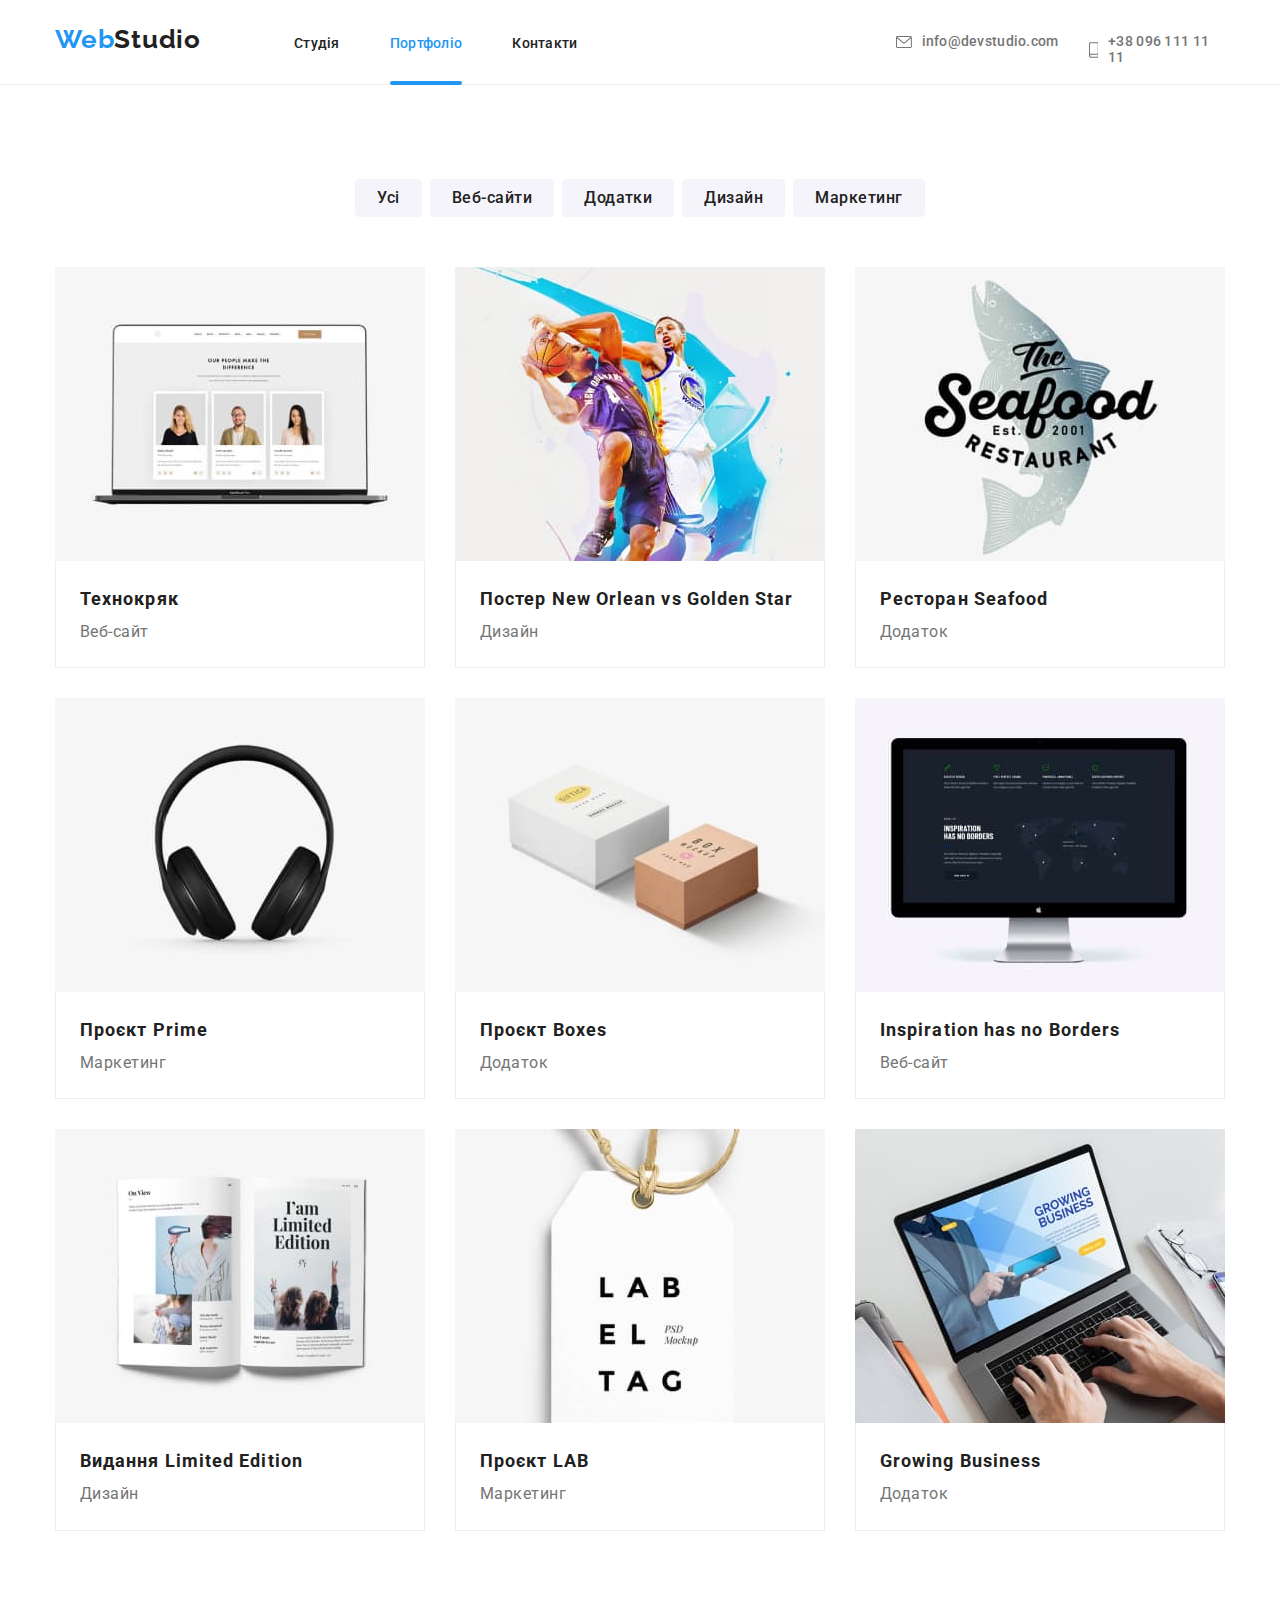
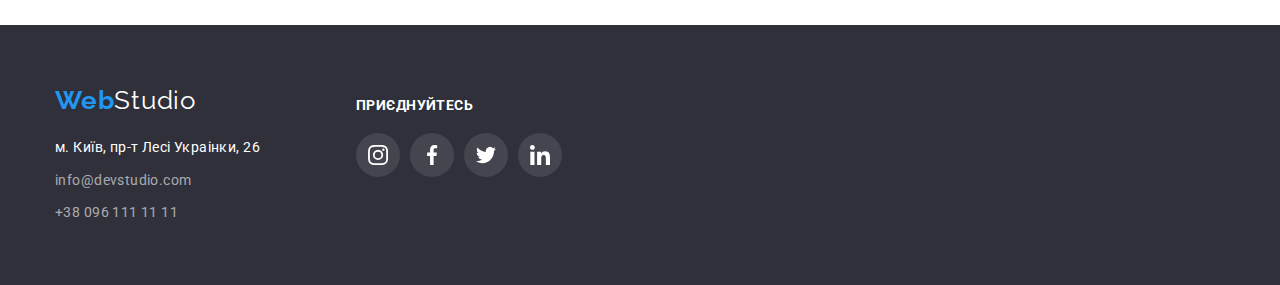
==== portfolio.html @ 8e634364 "Done" ====
<!DOCTYPE html>
<html lang="uk">
	<head>
		<meta charset="UTF-8" />
		<meta http-equiv="X-UA-Compatible" content="IE=edge" />
		<meta name="viewport" content="width=device-width, initial-scale=1.0" />
		<title>Portfolio</title>
		<link rel="preconnect" href="https://fonts.googleapis.com" />
		<link rel="preconnect" href="https://fonts.gstatic.com" crossorigin />
		<link
			href="https://fonts.googleapis.com/css2?family=Raleway:wght@700&family=Roboto:wght@400;500;700;900&display=swap"
			rel="stylesheet"
		/>
		<link
			rel="stylesheet"
			href="https://cdnjs.cloudflare.com/ajax/libs/modern-normalize/1.1.0/modern-normalize.min.css"
		/>
		<link rel="stylesheet" href="./css/styles.css" />
	</head>
	<body>
		<header class="page-header">
			<div class="container header-container">
				<a class="logo link" href="./index.html"
					><span class="logo-web logo">Web</span>Studio</a
				>
				<nav class="header-navigation">
					<ul class="nav-list list">
						<li class="list-item">
							<a class="header-link link" href="./index.html">Студія</a>
						</li>
						<li class="list-item">
							<a class="header-link current link" href="./portfolio.html"
								>Портфоліо</a
							>
						</li>
						<li class="list-item">
							<a class="header-link link" href="#">Контакти</a>
						</li>
					</ul>
				</nav>
				<ul class="contact-list list">
					<li class="mail-item">
						<a class="contact-link link" href="mailto:info@devstudio.com"
							><svg class="header-icon" width="16" height="12">
								<use href="./images/icons.svg#icon-envelope"></use></svg
							>info@devstudio.com
						</a>
					</li>
					<li class="item">
						<a class="contact-link link" href="tel:+380961111111"
							><svg class="header-icon" width="10" height="16">
								<use href="./images/icons.svg#icon-smartphone"></use></svg
							>+38 096 111 11 11</a
						>
					</li>
				</ul>
			</div>
		</header>
		<main>
			<section class="portfolio-section">
				<div class="container">
					<ul class="list-filter wrap list">
						<li class="list-item">
							<input class="filter-input visually-hidden" type="checkbox" name="all" id="all"/>
							<label for="all" class="filter-button button">Усі</label>
						</li>
						<li class="list-item">
							<input class="filter-input visually-hidden" type="checkbox" name="web-sites" id="web-sites"/>
							<label for="web-sites" class="filter-button button">Веб-сайти</label>
						</li>
						<li class="list-item">
							<input class="filter-input visually-hidden" type="checkbox" name="apps" id="apps"/>
							<label for="apps" class="filter-button button">Додатки</label>
						</li>
						<li class="list-item">
							<input class="filter-input visually-hidden" type="checkbox" name="design" id="design"/>
							<label for="design" class="filter-button button">Дизайн</label>
						</li>
						<li class="list-item">
							<input class="filter-input visually-hidden" type="checkbox" name="marketing" id="marketing"/>
							<label for="marketing" class="filter-button button">Маркетинг</label>
						</li>
					</ul>
					<h1 class="gallery-title visually-hidden" hidden>
						Portfolio Gallery
					</h1>
					<ul class="gallery-list list">
						<li class="portfolio-item">
							<a class="card-link link" href="">
								<div class="portfolio-top-wrap">
									<img
										src="./images/portfolio-1.jpg"
										alt="демонстрація екрана ноутбука"
										width="370"
										height="294"
									/>
									<p class="portfolio-text-wrap">
										Ресурс пропонує комплексні пропозиції з різним рівнем
										функціоналу та сервісів. Все це дозволить відвідувачу
										отримати вичерпні відомості про компанію чи приватну особу.
									</p>
								</div>
								<div class="portfolio-discription">
									<h2 class="card-title">Технокряк</h2>
									<p class="card-text">Веб-сайт</p>
								</div>
							</a>
						</li>
						<li class="portfolio-item">
							<a class="card-link link" href="">
								<div class="portfolio-top-wrap">
									<img
										src="./images/portfolio-2.jpg"
										alt="два баскетболіста змагаються"
										width="370"
										height="294"
									/>
									<p class="portfolio-text-wrap">
										Ресурс пропонує комплексні пропозиції з різним рівнем
										функціоналу та сервісів. Все це дозволить відвідувачу
										отримати вичерпні відомості про компанію чи приватну особу.
									</p>
								</div>
								<div class="portfolio-discription">
									<h2 class="card-title">Постер New Orlean vs Golden Star</h2>
									<p class="card-text">Дизайн</p>
								</div>
							</a>
						</li>
						<li class="portfolio-item">
							<a class="card-link link" href="">
								<div class="portfolio-top-wrap">
									<img
										src="./images/portfolio-3.jpg"
										alt="стилізований шрифт на фоні риби"
										width="370"
										height="294"
									/>
									<p class="portfolio-text-wrap">
										Ресурс пропонує комплексні пропозиції з різним рівнем
										функціоналу та сервісів. Все це дозволить відвідувачу
										отримати вичерпні відомості про компанію чи приватну особу.
									</p>
								</div>
								<div class="portfolio-discription">
									<h2 class="card-title">Ресторан Seafood</h2>
									<p class="card-text">Додаток</p>
								</div>
							</a>
						</li>
						<li class="portfolio-item">
							<a class="card-link link" href="">
								<div class="portfolio-top-wrap">
									<img
										src="./images/portfolio-4.jpg"
										alt="великі навушники"
										width="370"
										height="294"
									/>
									<p class="portfolio-text-wrap">
										Ресурс пропонує комплексні пропозиції з різним рівнем
										функціоналу та сервісів. Все це дозволить відвідувачу
										отримати вичерпні відомості про компанію чи приватну особу.
									</p>
								</div>
								<div class="portfolio-discription">
									<h2 class="card-title">Проєкт Prime</h2>
									<p class="card-text">Маркетинг</p>
								</div>
							</a>
						</li>
						<li class="portfolio-item">
							<a class="card-link link" href="">
								<div class="portfolio-top-wrap">
									<img
										src="./images/portfolio-5.jpg"
										alt="дві коробочки"
										width="370"
										height="294"
									/>
									<p class="portfolio-text-wrap">
										Ресурс пропонує комплексні пропозиції з різним рівнем
										функціоналу та сервісів. Все це дозволить відвідувачу
										отримати вичерпні відомості про компанію чи приватну особу.
									</p>
								</div>
								<div class="portfolio-discription">
									<h2 class="card-title">Проєкт Boxes</h2>
									<p class="card-text">Додаток</p>
								</div>
							</a>
						</li>
						<li class="portfolio-item">
							<a class="card-link link" href="">
								<div class="portfolio-top-wrap">
									<img
										src="./images/portfolio-6.jpg"
										alt="демонстрація екрана на моніторі"
										width="370"
										height="294"
									/>
									<p class="portfolio-text-wrap">
										Ресурс пропонує комплексні пропозиції з різним рівнем
										функціоналу та сервісів. Все це дозволить відвідувачу
										отримати вичерпні відомості про компанію чи приватну особу.
									</p>
								</div>
								<div class="portfolio-discription">
									<h2 class="card-title">Inspiration has no Borders</h2>
									<p class="card-text">Веб-сайт</p>
								</div>
							</a>
						</li>
						<li class="portfolio-item">
							<a class="card-link link" href="">
								<div class="portfolio-top-wrap">
									<img
										src="./images/portfolio-7.jpg"
										alt="розгорнута книжка"
										width="370"
										height="294"
									/>
									<p class="portfolio-text-wrap">
										Ресурс пропонує комплексні пропозиції з різним рівнем
										функціоналу та сервісів. Все це дозволить відвідувачу
										отримати вичерпні відомості про компанію чи приватну особу.
									</p>
								</div>
								<div class="portfolio-discription">
									<h2 class="card-title">Видання Limited Edition</h2>
									<p class="card-text">Дизайн</p>
								</div>
							</a>
						</li>
						<li class="portfolio-item">
							<a class="card-link link" href="">
								<div class="portfolio-top-wrap">
									<img
										src="./images/portfolio-8.jpg"
										alt="бірка з назвою бренда"
										width="370"
										height="294"
									/>
									<p class="portfolio-text-wrap">
										Ресурс пропонує комплексні пропозиції з різним рівнем
										функціоналу та сервісів. Все це дозволить відвідувачу
										отримати вичерпні відомості про компанію чи приватну особу.
									</p>
								</div>
								<div class="portfolio-discription">
									<h2 class="card-title">Проєкт LAB</h2>
									<p class="card-text">Маркетинг</p>
								</div>
							</a>
						</li>
						<li class="portfolio-item">
							<a class="card-link link" href="">
								<div class="portfolio-top-wrap">
									<img
										src="./images/portfolio-9.jpg"
										alt="ноутбук за яким працюють"
										width="370"
										height="294"
									/>
									<p class="portfolio-text-wrap">
										Ресурс пропонує комплексні пропозиції з різним рівнем
										функціоналу та сервісів. Все це дозволить відвідувачу
										отримати вичерпні відомості про компанію чи приватну особу.
									</p>
								</div>
								<div class="portfolio-discription">
									<h2 class="card-title">Growing Business</h2>
									<p class="card-text">Додаток</p>
								</div>
							</a>
						</li>
					</ul>
				</div>
			</section>
		</main>
		<footer class="footer">
			<div class="footer-container container">
				<div class="footer-info">
					<a class="footer-logo link" href="./index.html"
						><span class="logo-web logo">Web</span>Studio</a
					>
					<address class="address">
						<ul class="address-list list">
							<li class="item">
								<a
									class="address-link link"
									href="https://goo.gl/maps/CPtrU1FHBa2aNyZL9"
									target="_blank"
									rel="noopener noreferrer nofollow"
									>м. Київ, пр-т Лесі Украінки, 26</a
								>
							</li>
							<li class="item">
								<a class="footer-link link" href="mailto:info@devstudio.com"
									>info@devstudio.com</a
								>
							</li>
							<li class="item">
								<a class="footer-link link" href="tel:+380961111111"
									>+38 096 111 11 11</a
								>
							</li>
						</ul>
					</address>
				</div>

				<div class="footer-soc">
					<h3 class="info-title">ПРИЄДНУЙТЕСЬ</h3>
					<ul class="footer-soc-list list">
						<li class="footer-soc-item">
							<a href="" class="footer-soc-link link"
								><svg class="footer-soc-icon" width="20" height="20">
									<use href="./images/icons.svg#icon-instagram"></use></svg
							></a>
						</li>
						<li class="footer-soc-item">
							<a href="" class="footer-soc-link link"
								><svg class="footer-soc-icon" width="20" height="20">
									<use href="./images/icons.svg#icon-facebook"></use></svg
							></a>
						</li>
						<li class="footer-soc-item">
							<a href="" class="footer-soc-link link"
								><svg class="footer-soc-icon" width="20" height="20">
									<use href="./images/icons.svg#icon-twitter"></use></svg
							></a>
						</li>
						<li class="footer-soc-item">
							<a href="" class="footer-soc-link link"
								><svg class="footer-soc-icon" width="20" height="20">
									<use href="./images/icons.svg#icon-linkedin"></use></svg
							></a>
						</li>
					</ul>
				</div>
			</div>
		</footer>
	</body>
</html>
---- css/styles.css ----
/* footer background #2F303A */
/* text colors accents #2196F3 
					#FFFFFF, main #000000, secondary #757575 */
html {
	box-sizing: border-box;
}

/* *,
					*::before,
					*::after {
						box-sizing: inherit;
					} */

:root {
	--primary-text-color: #212121;
	--secondary-text-color: #757575;
	--pimmary-white-color: #ffffff;
	--accent-color: #2196f3;
}

body {
	background-color: #ffffff;
	color: #212121;

	font-family: Roboto, sans-serif;
}

h1,
h2,
h3,
h4,
h5,
h6,
p {
	margin: 0;
}

ul {
	margin: 0;
	padding: 0;
}

button {
	cursor: pointer;
}

address {
	font-style: normal;
}

img {
	display: block;
}

textarea {
	height: auto;
	width: auto;
}

/* :hover,
:focus {
	transition: 250ms cubic-bezier(0.4, 0, 0.2, 1);
} */

.container {
	width: 1200px;
	margin: 0 auto;
	padding-left: 15px;
	padding-right: 15px;
}

.list {
	list-style: none;
}

.link {
	display: inline-block;
	text-decoration: none;
}

.visually-hidden {
	border: 0;
	clip: rect(1px, 1px, 1px, 1px);
	-webkit-clip-path: inset(-50%);
	clip-path: inset(50%);
	width: 1px;
	height: 1px;
	margin: -1px;
	padding: 0;
	white-space: nowrap;

	overflow: hidden;
	position: absolute;
	word-wrap: normal !important;
}
/*         SECTION            */

.section {
	padding-top: 94px;
	padding-bottom: 94px;
}

/*       BUTTON      */

.button {
	border: 0;
	border-radius: 4px;
	border-color: #f5f4fa;
	padding: 6px 22px;

	background-color: #f5f4fa;
	cursor: pointer;

	font-family: inherit;
	font-weight: 500;
	font-size: 16px;
	line-height: 1.6;
	letter-spacing: 0.03em;
	transition: 250ms cubic-bezier(0.4, 0, 0.2, 1);
}

.button:hover,
.button:focus {
	color: var(--pimmary-white-color);
	background-color: var(--accent-color);

	border-color: var(--accent-color);
	transition: 250ms cubic-bezier(0.4, 0, 0.2, 1);
}

.button:active {
	padding: 6px 25px;

	color: var(--pimmary-white-color);
	background-color: var(--accent-color);
}

.button.primary {
	color: var(--pimmary-white-color);
	background-color: var(--accent-color);
}

/*                   HEADER                  */
.page-header {
	background-color: var(--pimmary-white-color);

	border-bottom: 1px solid #ececec;
	padding-top: 24px;
	/* padding-bottom: 25px; */

	font-weight: 500;
	font-size: 14px;
	line-height: 1.14;
	letter-spacing: 0.02em;
}

.header-container {
	display: flex;
	align-items: baseline;
}

.logo {
	margin-right: 93px;

	color: var(--primary-text-color);
	font-family: Raleway;
	font-weight: 700;
	font-size: 26px;
	line-height: 1.1923;
	letter-spacing: 0.03em;
}

.logo-web {
	margin-right: 0;
	color: var(--accent-color);
}

.header-navigation {
	margin-right: 318px;
}

.nav-list {
	display: flex;
	gap: 50px;
}

.contact-list {
	display: flex;
	gap: 30px;
}

.header-link {
	color: var(--primary-text-color);
	padding-bottom: 32px;
	transition: 250ms cubic-bezier(0.4, 0, 0.2, 1);
}

.header-link:hover,
.header-link:focus {
	color: var(--accent-color);
	transition: 250ms cubic-bezier(0.4, 0, 0.2, 1);
}

.header-link:active {
	color: var(--accent-color);
}

.header-link.current {
	color: var(--accent-color);
}

.list-item {
	position: relative;
}

.current::after {
	content: '';
	position: absolute;
	width: 100%;
	height: 4px;

	background-color: var(--accent-color);
	border-radius: 2px;
	display: block;

	bottom: 0;
	left: 0;
	bottom: -1px;
}

.contact-link {
	color: #757575;
	display: flex;
	gap: 10px;
	align-items: center;
	transition: 250ms cubic-bezier(0.4, 0, 0.2, 1);
}

.contact-link:hover,
.contact-link:focus {
	color: var(--accent-color);
	transition: 250ms cubic-bezier(0.4, 0, 0.2, 1);
}

.contact-link:active {
	color: var(--accent-color);
	transition: 250ms cubic-bezier(0.4, 0, 0.2, 1);
}

.contact-link:hover > .header-icon {
	fill: var(--accent-color);
	transition: 250ms cubic-bezier(0.4, 0, 0.2, 1);
}

.contact-link:focus > .header-icon {
	fill: var(--accent-color);
	transition: 250ms cubic-bezier(0.4, 0, 0.2, 1);
}

.header-icon {
	fill: var(--secondary-text-color);
	transition: 250ms cubic-bezier(0.4, 0, 0.2, 1);
}

/*                PORTFOLIO MAIN                  */
.portfolio-section {
	padding-top: 94px;
	padding-bottom: 94px;
}

.gallery-list {
	display: flex;
	justify-content: center;
	flex-wrap: wrap;
	gap: 30px;
}

.list-filter {
	margin-bottom: 50px;
	display: flex;
	justify-content: center;
	gap: 8px;
}

.filter-button {
	display: block;
}

.filter-input:checked + .filter-button {
	background-color: var(--accent-color);
	color: var(--pimmary-white-color);
	box-shadow: 0px 3px 1px rgba(0, 0, 0, 0.1), 0px 1px 2px rgba(0, 0, 0, 0.08),
		0px 2px 2px rgba(0, 0, 0, 0.12);
}

.filter-button:hover,
.filter-button:focus {
	box-shadow: 0px 3px 1px rgba(0, 0, 0, 0.1), 0px 1px 2px rgba(0, 0, 0, 0.08),
		0px 2px 2px rgba(0, 0, 0, 0.12);
	border-radius: 4px;
	transition: 250ms cubic-bezier(0.4, 0, 0.2, 1);
}

.portfolio-item {
	max-width: 370px;
	width: calc((100%-24px) / 3);
	transition: 250ms cubic-bezier(0.4, 0, 0.2, 1);
}

.portfolio-item:hover,
.portfolio-item:focus {
	box-shadow: 0px 1px 1px rgba(0, 0, 0, 0.12), 0px 4px 4px rgba(0, 0, 0, 0.06),
		1px 4px 6px rgba(0, 0, 0, 0.16);
	transition: 250ms cubic-bezier(0.4, 0, 0.2, 1);
}

.portfolio-item:hover .portfolio-text-wrap {
	transform: translateY(0);
	transition: 250ms cubic-bezier(0.4, 0, 0.2, 1);
}

.portfolio-item:focus .portfolio-text-wrap {
	transform: translateY(0);
	transition: 250ms cubic-bezier(0.4, 0, 0.2, 1);
}

.portfolio-top-wrap {
	position: relative;
	overflow: hidden;
	transition: 250ms cubic-bezier(0.4, 0, 0.2, 1);
}

.portfolio-text-wrap {
	position: absolute;
	top: 0;
	padding: 40px;
	height: 100%;
	color: var(--pimmary-white-color);
	background-color: rgba(33, 150, 243, 0.9);

	font-weight: 400;
	font-size: 18px;
	line-height: 1.555em;
	letter-spacing: 0.03em;

	transform: translateY(100%);
	transition: 250ms cubic-bezier(0.4, 0, 0.2, 1);
	overflow: auto;
}

.portfolio-discription {
	padding: 20px 24px;
	border-bottom: 1px solid #eeeeee;
	border-left: 1px solid #eeeeee;
	border-right: 1px solid #eeeeee;
}

.card-title {
	color: var(--primary-text-color);
	font-size: 18px;
	line-height: 2;
	letter-spacing: 0.06em;
}

.card-text {
	color: var(--secondary-text-color);
	font-size: 16px;
	line-height: 1.9;
	letter-spacing: 0.03em;
}

/*                   FOOTER                  */

.footer {
	padding-top: 60px;
	padding-bottom: 60px;

	background-color: #2f303a;
	color: var(--pimmary-white-color);
}

.footer-container {
	display: flex;
	align-content: center;
	align-items: flex-start;
}

.footer-logo {
	margin-bottom: 20px;

	color: var(--pimmary-white-color);
	font-family: Raleway;
	font-size: 26px;
	line-height: 1.19;
	letter-spacing: 0.03em;
}

.address {
	font-style: inherit;

	color: var(--pimmary-white-color);
	font-size: 14px;
	line-height: 1.7;
	letter-spacing: 0.03em;
}

.address-link {
	font-style: inherit;

	color: var(--pimmary-white-color);
	font-size: 14px;
	line-height: 1.7;
	letter-spacing: 0.03em;
	transition: 250ms cubic-bezier(0.4, 0, 0.2, 1);
}

.address-link:hover,
.address-link:focus {
	color: var(--accent-color);
	transition: 250ms cubic-bezier(0.4, 0, 0.2, 1);
}

.address-list > .item {
	margin-bottom: 9px;
}

.address-list > .item:last-child {
	margin-bottom: 0;
}

.footer-link {
	color: rgba(255, 255, 255, 0.6);

	font-style: inherit;
	font-size: 14px;
	line-height: 1.7;
	letter-spacing: 0.03em;
	transition: 250ms cubic-bezier(0.4, 0, 0.2, 1);
}

.footer-link:hover,
.footer-link:focus {
	color: var(--accent-color);
	transition: 250ms cubic-bezier(0.4, 0, 0.2, 1);
}

.info-title {
	font-weight: 700;
	font-size: 14px;
	line-height: 1.1428;
	letter-spacing: 0.03em;
	margin-bottom: 20px;
}

.footer-soc {
	margin-top: 12px;
	margin-right: 93px;
}

.footer-info {
	min-width: 231px;
	margin-right: 70px;
}

.footer-soc-list {
	display: flex;
	align-items: baseline;
	gap: 10px;
}

.footer-soc-item {
	width: 44px;
	height: 44px;
}

.footer-soc-icon {
	fill: var(--pimmary-white-color);
	transition: 250ms cubic-bezier(0.4, 0, 0.2, 1);
}

.footer-soc-link {
	width: 100%;
	height: 100%;
	background-color: rgba(255, 255, 255, 0.1);
	border-radius: 50%;
	border-color: var(--pimmary-white-color);
	display: flex;
	align-items: center;
	justify-content: center;
	transition: 250ms cubic-bezier(0.4, 0, 0.2, 1);
}

.footer-soc-link:hover {
	background-color: var(--accent-color);
	fill: var(--pimmary-white-color);
	transition: 250ms cubic-bezier(0.4, 0, 0.2, 1);
}

.footer-soc-link:focus {
	background-color: var(--accent-color);
	fill: var(--pimmary-white-color);
	transition: 250ms cubic-bezier(0.4, 0, 0.2, 1);
}

.footer-soc-link:hover .team-soc-icon {
	fill: var(--pimmary-white-color);
	transition: 250ms cubic-bezier(0.4, 0, 0.2, 1);
}

.footer-soc-link:focus .team-soc-icon {
	fill: var(--pimmary-white-color);
	transition: 250ms cubic-bezier(0.4, 0, 0.2, 1);
}

.footer-form {
	margin-top: 12px;
	min-width: 358px;
}

.fotter-form-form {
	display: flex;
	gap: 12px;
}

.footer-textarea-label {
	display: block;
	font-weight: 700;
	font-size: 14px;
	line-height: 1.1428;
	letter-spacing: 0.03em;
	margin-bottom: 20px;
	color: var(--pimmary-white-color);
}

.footer-subscribe {
	display: flex;
	background-color: transparent;
	border: 1px solid rgba(255, 255, 255, 0.3);
	filter: drop-shadow(0px 4px 4px rgba(0, 0, 0, 0.15));
	border-radius: 4px;
	width: 358px;
	height: 50px;
	font-size: 16px;
	line-height: 1.25em;
	letter-spacing: 0.03em;

	color: rgba(255, 255, 255, 0.6);
	font-weight: 400;

	resize: none;
	padding: 13px 16px;
	outline: transparent;
}

.footer-subscribe:focus {
	border: 1px solid rgba(255, 255, 255, 0.3);
}

.footer-subscribe::placeholder {
	font-weight: 400;
	font-size: 16px;
	line-height: 1.25em;
	letter-spacing: 0.03em;
	/* border-color: rgba(255, 255, 255, 0.3); */

	color: rgba(255, 255, 255, 0.6);
}

.subscribe-button {
	display: flex;
	position: relative;
	width: 200px;
	height: 50px;
	box-shadow: 0px 4px 4px rgba(0, 0, 0, 0.15);
	background-color: var(--accent-color);
	color: var(--pimmary-white-color);
	border: 0;
	border-radius: 4px;
	font-weight: 700;
	font-size: 16px;
	line-height: 1.875em;
	align-items: center;
	text-align: center;
	letter-spacing: 0.06em;
	padding: 10px 28px;
}

.subscribe-icon {
	fill: var(--pimmary-white-color);
	position: absolute;
		right: 28px;
}

/*               WEBSTUDIO MAIN              */

.hero {
	padding-top: 200px;
	padding-bottom: 200px;

	margin-left: auto;
	margin-right: auto;
	background-color: #2f303a;

	background-image: linear-gradient(rgba(0, 0, 0, 0.25), rgba(0, 0, 0, 0.25)),
		url(../images/herobackground-img.jpg);
	background-size: cover;
	max-width: 1600px;
	background-position: center;
	color: var(--pimmary-white-color);
}

.hero-title {
	text-transform: uppercase;
	text-align: center;
	margin: 0 auto;
	margin-bottom: 30px;

	font-weight: 900;
	font-size: 44px;
	line-height: 1.4;
	letter-spacing: 0.06em;
	max-width: 696px;
}

.hero-button {
	min-width: 216px;
	height: 50px;

	display: block;
	margin: 0 auto;
	border-color: var(--accent-color);
	border-radius: 4px;

	background-color: var(--accent-color);
	color: var(--pimmary-white-color);
	font-weight: 700;
	font-size: 16px;
	line-height: 1.9;
	letter-spacing: 0.06em;

	box-shadow: 0px 4px 4px rgba(0, 0, 0, 0.15);
}

.advantages {
	padding-top: 94px;
	padding-bottom: 94px;
	margin: 0 auto;
}

.adventages-icon {
	display: flex;
	justify-content: center;
	align-items: center;
	width: 270px;
	height: 120px;
	background-color: rgba(245, 244, 250, 1);
	margin-bottom: 30px;
}

.icon-adv {
	width: 70px;
	height: 70px;
}

.advantages-title {
	margin-bottom: 10px;

	font-size: 14px;
	line-height: 1.14;
	letter-spacing: 0.03em;
}

.advantages-list {
	display: flex;
	/* flex-basis: calc((100% - 90px) / 4); */
	gap: 30px;
}

.advantages-text {
	max-width: 270px;
	color: #757575;
	font-size: 14px;
	line-height: 1.7;
	letter-spacing: 0.03em;
}

.about {
	padding-top: 0;
	padding-bottom: 94px;
}

.about-list {
	display: flex;
	gap: 30px;
}

.about-top-wrap {
	position: relative;
}

.about-title-wrap {
	position: absolute;
	display: flex;
	text-align: center;
	align-items: center;
	justify-content: center;
	right: 0;
	bottom: 0;
	color: var(--pimmary-white-color);
	background: rgba(47, 48, 58, 0.8);

	height: 70px;
	width: 100%;

	font-family: Roboto;
	font-weight: 700;
	font-size: 14px;
	line-height: 1.1428em;
	text-align: center;
	letter-spacing: 0.03em;
	text-transform: uppercase;

	background: rgba(47, 48, 58, 0.8);
}

.about-title {
	margin-bottom: 50px;
}

.about-item:hover {
	filter: drop-shadow(0px 4px 4px rgba(0, 0, 0, 0.25));
	transition: 250ms cubic-bezier(0.4, 0, 0.2, 1);
}

.team {
	padding-top: 94px;
	padding-bottom: 94px;

	background-color: #f5f4fa;
}

.team-list {
	display: flex;
	gap: 30px;
}

.team-discription {
	padding-top: 30px;
	margin-bottom: 16px;
}

.our-team {
	margin-bottom: 50px;
}

.title {
	text-align: center;
	font-size: 36px;
	line-height: 1.16;
	letter-spacing: 0.03em;
}

.team-card {
	width: 270px;
	min-height: 368px;
	border-color: #757575;
	padding-bottom: 30px;

	background: var(--pimmary-white-color);
	text-align: center;

	box-shadow: 0px 1px 3px rgba(0, 0, 0, 0.12), 0px 1px 1px rgba(0, 0, 0, 0.14),
		0px 2px 1px rgba(0, 0, 0, 0.2);
	border-radius: 0px 0px 4px 4px;
}

.team-soc-list {
	display: flex;
	justify-content: center;
	gap: 10px;
}

.team-soc-item {
	width: 44px;
	height: 44px;
}

.team-soc-icon {
	fill: rgba(175, 177, 184, 1);
	transition: 250ms cubic-bezier(0.4, 0, 0.2, 1);
}

.team-soc-link {
	width: 100%;
	height: 100%;
	background-color: var(--pimmary-white-color);
	border-radius: 50%;
	border-color: var(--pimmary-white-color);
	display: flex;
	align-items: center;
	justify-content: center;
	transition: 250ms cubic-bezier(0.4, 0, 0.2, 1);
}

.team-soc-link:hover {
	background-color: var(--accent-color);
	fill: var(--pimmary-white-color);
	transition: 250ms cubic-bezier(0.4, 0, 0.2, 1);
}

.team-soc-link:hover .team-soc-icon {
	fill: var(--pimmary-white-color);
	transition: 250ms cubic-bezier(0.4, 0, 0.2, 1);
}

.team-soc-link:focus {
	background-color: var(--accent-color);
	fill: var(--pimmary-white-color);
	transition: 250ms cubic-bezier(0.4, 0, 0.2, 1);
}

.team-soc-link:focus .team-soc-icon {
	fill: var(--pimmary-white-color);
	transition: 250ms cubic-bezier(0.4, 0, 0.2, 1);
}

.team-img {
	margin-bottom: 0;
}

.team-title {
	margin-bottom: 10px;

	font-weight: 500;
	font-size: 16px;
	line-height: 1.18;
	letter-spacing: 0.03em;
}

.team-text {
	color: var(--secondary-text-color);
	font-size: 16px;
	line-height: 1.18;
	letter-spacing: 0.03em;
}

.cliants-title {
	margin-bottom: 50px;
}

.cliants-list {
	display: flex;
	justify-content: center;
	gap: 30px;
}

/* .cliants-item {
	border-radius: 4px;
} */

.cliants-link {
	width: 170px;
	height: 92px;
	border: 1px solid rgba(175, 177, 184, 1);
	border-radius: 4px;
	display: flex;
	align-items: center;
	justify-content: center;
	transition: 250ms cubic-bezier(0.4, 0, 0.2, 1);
}

.cliants-link:hover {
	border: 1px solid var(--accent-color);
	transition: 250ms cubic-bezier(0.4, 0, 0.2, 1);
}

.cliants-link:hover .cliants-icon {
	fill: var(--accent-color);
	transition: 250ms cubic-bezier(0.4, 0, 0.2, 1);
}

.cliants-link:focus {
	border-color: var(--accent-color);
	transition: 250ms cubic-bezier(0.4, 0, 0.2, 1);
}

.cliants-link:focus .cliants-icon {
	fill: var(--accent-color);
	transition: 250ms cubic-bezier(0.4, 0, 0.2, 1);
}

.cliants-icon {
	width: 106px;
	height: 60px;
	fill: rgba(175, 177, 184, 1);
	transition: 250ms cubic-bezier(0.4, 0, 0.2, 1);
}

.backdrop {
	position: fixed;
	top: 0;
	height: 100%;
	width: 100%;
	background-color: rgba(0, 0, 0, 0.2);
	transition: opacity 350ms linear, visibility 350ms linear;
}

.modal {
	position: absolute;
	width: 528px;
	min-height: 581px;
	top: 50%;
	left: 50%;
	transform: translate(-50%, -50%);
	background-color: var(--pimmary-white-color);
	border-radius: 4px;
	transform: translate(-50%, -50%) scaleY(1);
	transition: 350ms cubic-bezier(0.4, 0, 0.2, 1);
	border-radius: 4px;
	padding: 40px;
}

.backdrop.is-hidden .modal {
	transform: translate(-50%, -50%) scaleY(0);
}

.modal-close {
	width: 30px;
	height: 30px;
	border: 1px solid rgba(0, 0, 0, 0.1);
	border-radius: 50%;
	display: flex;
	justify-content: center;
	align-items: center;
	background-color: var(--pimmary-white-color);
	position: absolute;
	right: 8px;
	top: 8px;
	transition: 250ms cubic-bezier(0.4, 0, 0.2, 1);
}

.modal-close:hover .modal-close-icon {
	fill: var(--accent-color);
}
.modal-close:hover {
	fill: var(--accent-color);
}

.modal-close:focus .modal-close-icon {
	fill: var(--accent-color);
}
.modal-close:focus {
	fill: var(--accent-color);
}

.is-hidden {
	opacity: 0;
	visibility: hidden;
	pointer-events: none;
}

.modal-title {
	font-weight: 700;
	font-size: 20px;
	line-height: 1.15em;
	text-align: center;
	letter-spacing: 0.03em;
	text-align: center;
	margin-bottom: 12px;
}

.input-wrapped {
	position: relative;
	margin-bottom: 10px;
}

.modal-input {
	width: 100%;
	height: 40px;

	border: 1px solid rgba(33, 33, 33, 0.2);
	border-radius: 4px;
	padding-left: 42px;
	outline: transparent;
	transition: 250ms cubic-bezier(0.4, 0, 0.2, 1);
}

.modal-input:focus {
	border-color: var(--accent-color);
}

.modal-input:focus + .input-icon {
	fill: var(--accent-color);
}

.comment {
	margin-bottom: 18px;
}

.modal-text {
	border-radius: 4px;

	width: 100%;
	height: 120px;

	border: 1px solid rgba(33, 33, 33, 0.2);
	border-radius: 4px;
	padding: 12px 16px;
	outline: transparent;
	resize: none;
	margin-bottom: 0;
	transition: 250ms cubic-bezier(0.4, 0, 0.2, 1);
}

.modal-text:focus {
	border-color: var(--accent-color);
}

.modal-text::placeholder {
	font-weight: 400;
	font-size: 12px;
	line-height: 1.1666em;
	letter-spacing: 0.01em;

	color: rgba(117, 117, 117, 0.5);
}

.input-icon {
	position: absolute;
	left: 12px;
	top: 50%;
	transform: translateY(-50%);
}

.modal-input::placeholder {
}

.input-label {
	font-weight: 400;
	font-size: 12px;
	line-height: 1.1666em;
	color: var(--secondary-text-color);
	display: block;
	margin-bottom: 4px;

	letter-spacing: 0.01em;
	outline: transparent;
}

.checkbox-field {
	margin-bottom: 27px;
}

.policy-link {
	color: var(--accent-color);
	margin-left: 4px;
	position: relative;
}

.policy-link::before {
	position: absolute;
	background-color: var(--accent-color);
	display: block;
	left: 0;
	bottom: 0;
	width: 100%;
	height: 1px;
}

.policy-label {
	display: flex;
	font-weight: 400;
	font-size: 14px;
	line-height: 1.7142em;

	letter-spacing: 0.03em;

	color: #757575;
	justify-content: center;
	align-items: center;
}

.policy-label span {
	width: 16px;
	height: 15px;
	border: 2px solid rgba(33, 33, 33, 1);
	border-radius: 2px;
	display: flex;
	align-items: center;
	justify-content: center;
	fill: transparent;
	margin-right: 7px;
}

.checkbox-input:checked + .policy-label span {
	background-color: var(--accent-color);
	border: none;
	fill: var(--pimmary-white-color);
}

.submit-button {
	display: flex;
	justify-content: center;
	background: var(--accent-color);
	box-shadow: 0px 4px 4px rgba(0, 0, 0, 0.15);
	border-radius: 4px;
	border: 1px solid transparent;
	width: 200px;
	height: 50px;
	color: var(--pimmary-white-color);
	font-weight: 700;
	font-size: 16px;
	line-height: 1.875em;
	align-items: center;
	text-align: center;
	letter-spacing: 0.06em;
	margin: auto;

	color: rgba(255, 255, 255, 1);
}
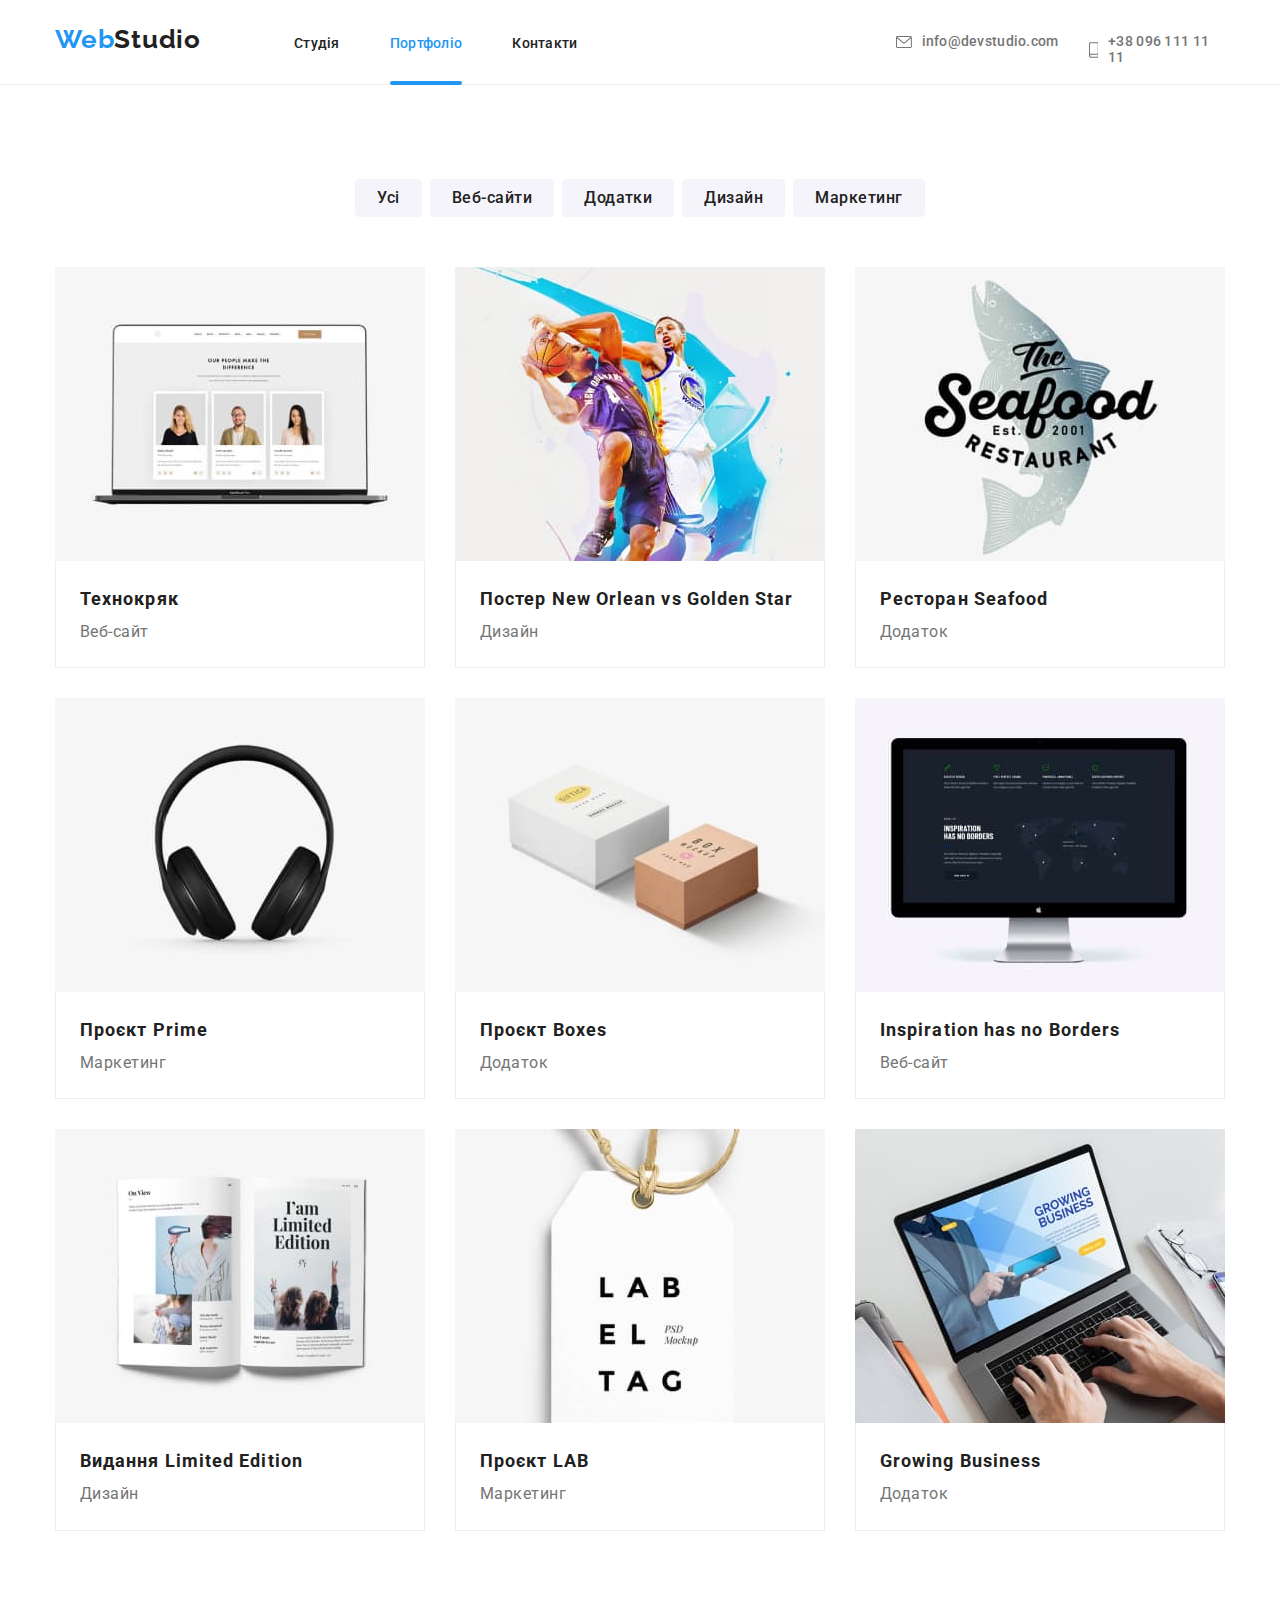
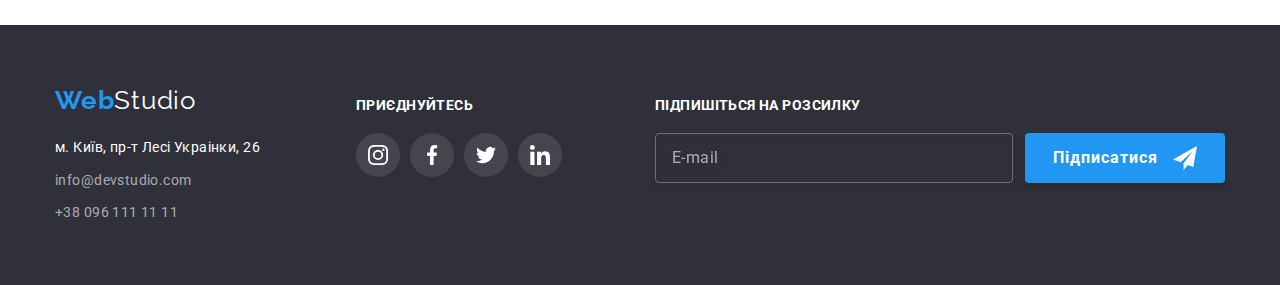
==== commit f21765ac: "fix" ====
--- a/portfolio.html
+++ b/portfolio.html
@@ -338,6 +338,25 @@
 						</li>
 					</ul>
 				</div>
+				<div class="footer-form">
+					<label class="footer-textarea-label" for="footer-textarea"
+						>ПІДПИШІТЬСЯ НА РОЗСИЛКУ</label
+					>
+					<form class="fotter-form-form">
+						<input
+							type="email"
+							class="footer-subscribe"
+							name="footer-textarea"
+							id="footer-textarea"
+							placeholder="E-mail"
+						/>
+						<button class="subscribe-button button" type="submit">
+							Підписатися<svg class="subscribe-icon" width="24" height="24">
+								<use href="./images/icons.svg#icon-send"></use>
+							</svg>
+						</button>
+					</form>
+				</div>
 			</div>
 		</footer>
 	</body>
